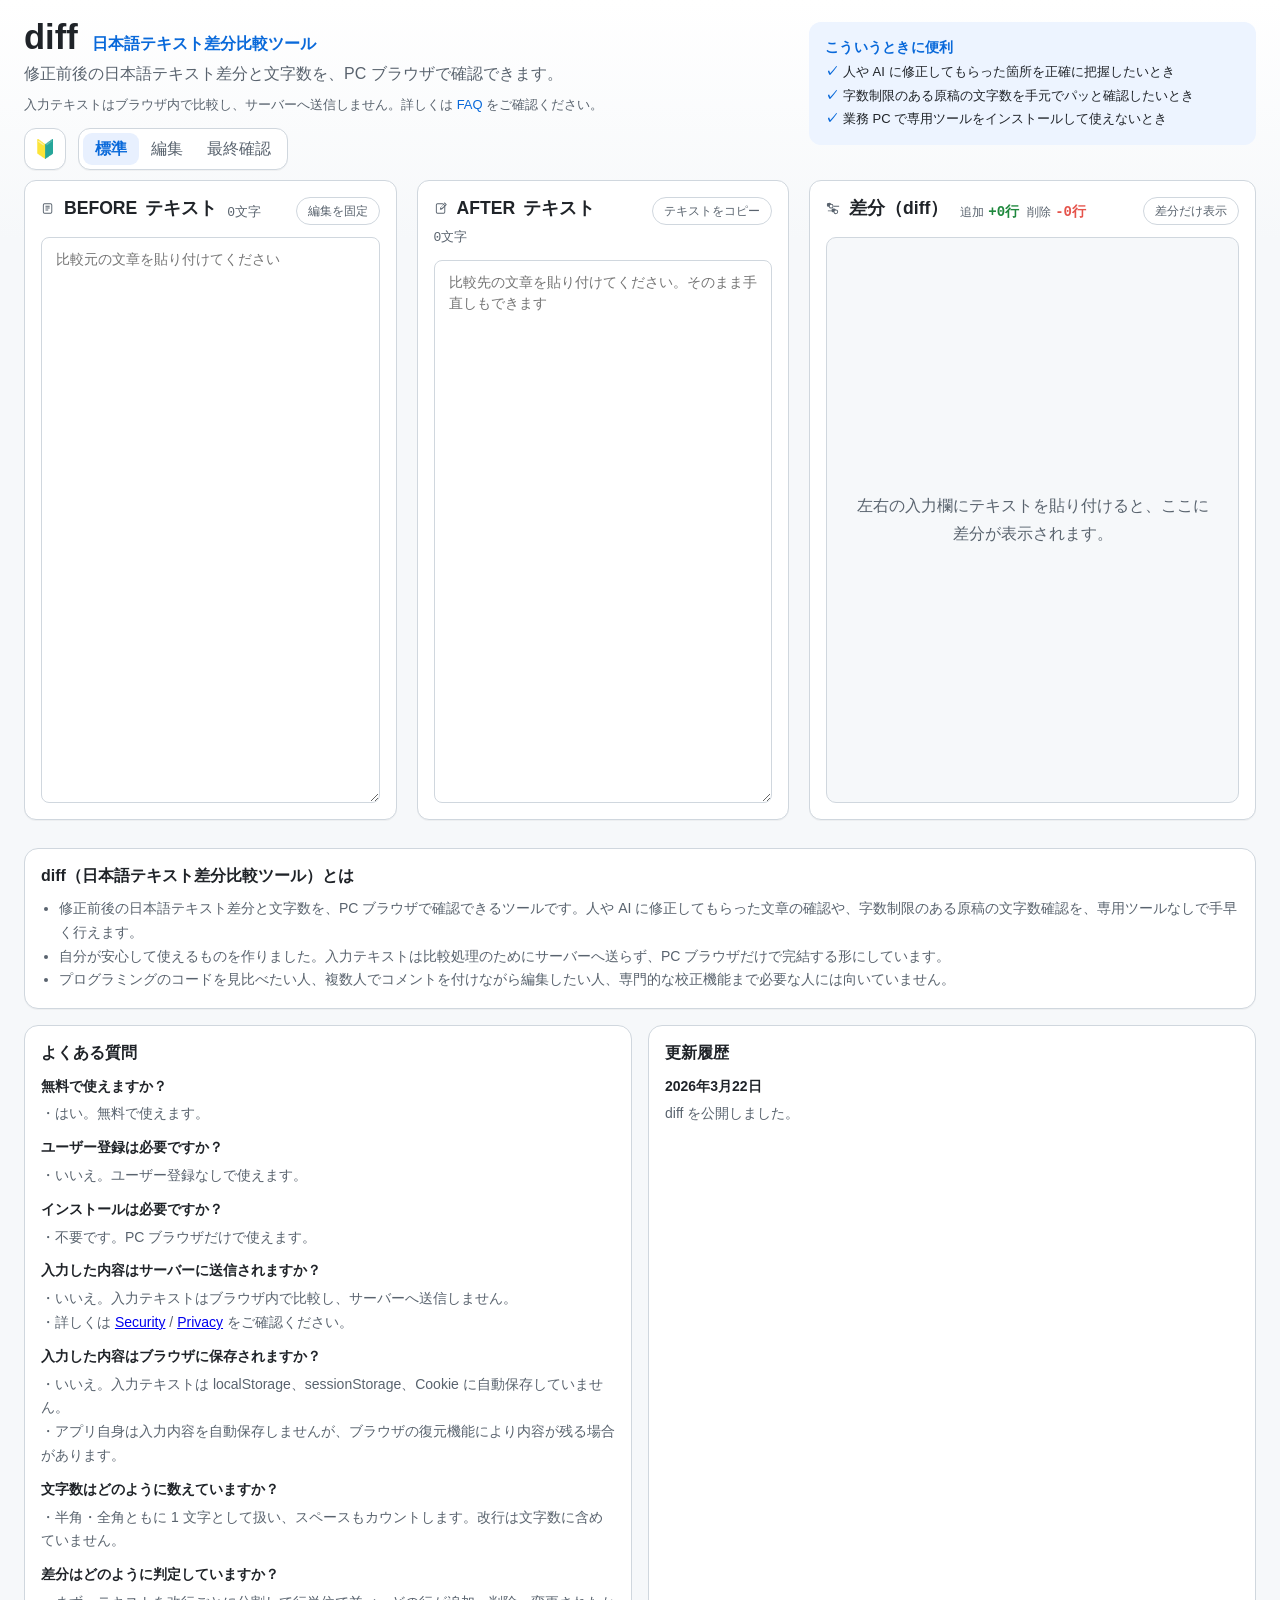
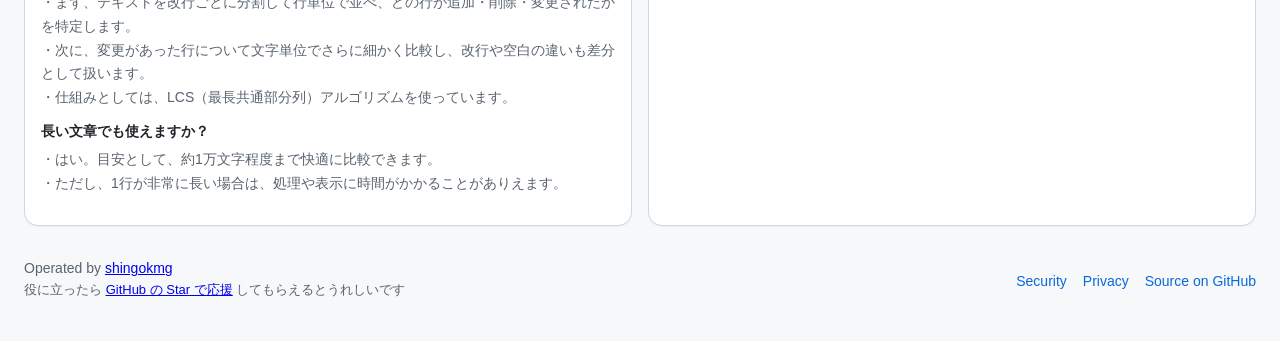
==== index.html @ 5174a967 "Initial commit" ====
<!DOCTYPE html>
<html lang="ja">
  <head>
    <meta charset="UTF-8" />
    <meta name="viewport" content="width=device-width, initial-scale=1.0" />
    <title>diff | 日本語テキストの差分比較と文字数カウント</title>
    <meta
      name="description"
      content="修正前後の日本語テキスト差分と文字数をPCブラウザで確認できるツール。入力テキストはブラウザ内で比較し、サーバーへ送信しません。"
    />
    <link rel="canonical" href="https://diff.shingokmg.com/" />
    <meta name="referrer" content="no-referrer" />
    <link rel="stylesheet" href="styles.css" />
  </head>
  <body>
    <header class="site-header">
      <div class="site-intro">
        <div class="title-row">
          <h1>diff</h1>
          <p class="service-subtitle">日本語テキスト差分比較ツール</p>
        </div>
        <p class="site-copy">
          修正前後の日本語テキスト差分と文字数を、PC ブラウザで確認できます。
        </p>
        <p class="header-note">
          入力テキストはブラウザ内で比較し、サーバーへ送信しません。詳しくは
          <a href="#faq">FAQ</a>
          をご確認ください。
        </p>
        <div class="header-tools" aria-label="Workspace tools">
          <button type="button" class="help-button" id="open-help" aria-haspopup="dialog">
            🔰
          </button>
          <div class="mode-toggle" role="tablist" aria-label="レイアウトモード">
            <button
              type="button"
              class="mode-button is-active"
              id="mode-standard"
              aria-selected="true"
            >
              標準
            </button>
            <button
              type="button"
              class="mode-button"
              id="mode-edit"
              aria-selected="false"
            >
              編集
            </button>
            <button
              type="button"
              class="mode-button"
              id="mode-review"
              aria-selected="false"
            >
              最終確認
            </button>
          </div>
        </div>
      </div>
      <aside class="header-uses" aria-label="Useful scenes">
        <p class="header-uses-title">こういうときに便利</p>
        <ul class="header-uses-list">
          <li>人や AI に修正してもらった箇所を正確に把握したいとき</li>
          <li>字数制限のある原稿の文字数を手元でパッと確認したいとき</li>
          <li>業務 PC で専用ツールをインストールして使えないとき</li>
        </ul>
      </aside>
    </header>

    <main class="app-shell" data-layout="standard">
      <section class="panel panel-original">
        <div class="panel-header">
          <div class="panel-title-row">
            <h2>
              <span class="panel-title-icon" aria-hidden="true">
                <svg viewBox="0 0 16 16" focusable="false">
                  <path
                    d="M3.75 2.5h6.5a1.75 1.75 0 0 1 1.75 1.75v7.5a1.75 1.75 0 0 1-1.75 1.75h-6.5A1.75 1.75 0 0 1 2 11.75v-7.5A1.75 1.75 0 0 1 3.75 2.5Zm0 1a.75.75 0 0 0-.75.75v7.5c0 .414.336.75.75.75h6.5a.75.75 0 0 0 .75-.75v-7.5a.75.75 0 0 0-.75-.75h-6.5Z"
                    fill="currentColor"
                  />
                  <path d="M4.75 5h4.5v1h-4.5V5Zm0 2h4.5v1h-4.5V7Zm0 2h3v1h-3V9Z" fill="currentColor" />
                </svg>
              </span>
              <span class="panel-title-main">BEFORE</span>
              <span class="panel-title-sub">テキスト</span>
            </h2>
            <p class="panel-count" id="original-count" aria-live="polite"></p>
          </div>
          <button type="button" class="panel-action" id="toggle-original-lock" aria-pressed="false">
            <span class="panel-action-icon" aria-hidden="true">
              <svg viewBox="0 0 16 16" focusable="false">
                <path
                  d="M5.5 6V4.75a2.5 2.5 0 1 1 5 0V6h.5A1.5 1.5 0 0 1 12.5 7.5v5A1.5 1.5 0 0 1 11 14H5A1.5 1.5 0 0 1 3.5 12.5v-5A1.5 1.5 0 0 1 5 6h.5Zm1 0h3V4.75a1.5 1.5 0 1 0-3 0V6Z"
                  fill="currentColor"
                />
              </svg>
            </span>
            <span class="panel-action-label">編集を固定</span>
          </button>
        </div>

        <label class="sr-only" for="original-text">BEFORE テキスト</label>
        <textarea
          id="original-text"
          spellcheck="false"
          placeholder="比較元の文章を貼り付けてください"
        ></textarea>
      </section>

      <section class="panel panel-revised">
        <div class="panel-header">
          <div class="panel-title-row">
            <h2>
              <span class="panel-title-icon" aria-hidden="true">
                <svg viewBox="0 0 16 16" focusable="false">
                  <path
                    d="M3.75 2.5h5.32a1.75 1.75 0 0 1 1.238.513l1.18 1.18c.328.329.512.774.512 1.239v6.318a1.75 1.75 0 0 1-1.75 1.75h-6.5A1.75 1.75 0 0 1 2 11.75v-7.5A1.75 1.75 0 0 1 3.75 2.5Zm0 1a.75.75 0 0 0-.75.75v7.5c0 .414.336.75.75.75h6.5a.75.75 0 0 0 .75-.75V5.432a.75.75 0 0 0-.22-.53L9.599 3.72a.75.75 0 0 0-.53-.22H3.75Z"
                    fill="currentColor"
                  />
                  <path
                    d="M10.854 1.646a.5.5 0 0 1 .707 0l1.793 1.793a.5.5 0 0 1 0 .707l-4.9 4.9-2.18.387.387-2.18 4.193-4.607Zm.354 1.06L7.62 6.647l-.177.997.997-.177 3.94-3.587-1.172-1.173Z"
                    fill="currentColor"
                  />
                </svg>
              </span>
              <span class="panel-title-main">AFTER</span>
              <span class="panel-title-sub">テキスト</span>
            </h2>
            <p class="panel-count" id="revised-count" aria-live="polite"></p>
          </div>
          <button type="button" class="panel-action" id="copy-revised-text">
            テキストをコピー
          </button>
        </div>

        <label class="sr-only" for="revised-text">AFTER テキスト</label>
        <textarea
          id="revised-text"
          spellcheck="false"
          placeholder="比較先の文章を貼り付けてください。そのまま手直しもできます"
        ></textarea>
      </section>

      <section class="panel panel-result">
        <div class="panel-header">
          <div class="panel-title-row panel-title-row-result">
            <h2>
              <span class="panel-title-icon" aria-hidden="true">
                <svg viewBox="0 0 16 16" focusable="false">
                  <path
                    d="M5.5 3a2.5 2.5 0 1 1-2.45 3h-.8A1.25 1.25 0 0 1 1 4.75v-1.5A1.25 1.25 0 0 1 2.25 2h.8A2.5 2.5 0 0 1 5.5 3Zm0 1A1.5 1.5 0 1 0 7 5.5 1.5 1.5 0 0 0 5.5 4Zm5 5a2.5 2.5 0 1 1-2.45 3h-.8A1.25 1.25 0 0 1 6 10.75v-1.5A1.25 1.25 0 0 1 7.25 8h.8A2.5 2.5 0 0 1 10.5 9Zm0 1A1.5 1.5 0 1 0 12 11.5 1.5 1.5 0 0 0 10.5 10Z"
                    fill="currentColor"
                  />
                  <path d="M8 5h6v1H8V5Zm-6 5h6v1H2v-1Z" fill="currentColor" />
                </svg>
              </span>
              差分（diff）
            </h2>
            <div class="summary-row" id="diff-summary"></div>
          </div>
          <button type="button" class="panel-action" id="toggle-diff-only" aria-pressed="false">
            差分だけ表示
          </button>
        </div>
        <div class="diff-output" id="diff-output" aria-live="polite"></div>
      </section>
    </main>

    <section class="seo-sections" aria-label="About diff">
      <article class="seo-card seo-card-wide">
        <h2>diff（日本語テキスト差分比較ツール）とは</h2>
        <ul class="seo-list">
          <li>修正前後の日本語テキスト差分と文字数を、PC ブラウザで確認できるツールです。人や AI に修正してもらった文章の確認や、字数制限のある原稿の文字数確認を、専用ツールなしで手早く行えます。</li>
          <li>自分が安心して使えるものを作りました。入力テキストは比較処理のためにサーバーへ送らず、PC ブラウザだけで完結する形にしています。</li>
          <li>プログラミングのコードを見比べたい人、複数人でコメントを付けながら編集したい人、専門的な校正機能まで必要な人には向いていません。</li>
        </ul>
      </article>

      <article class="seo-card">
        <h2 id="faq">よくある質問</h2>
        <dl class="faq-list">
          <dt>無料で使えますか？</dt>
          <dd>・はい。無料で使えます。</dd>

          <dt>ユーザー登録は必要ですか？</dt>
          <dd>・いいえ。ユーザー登録なしで使えます。</dd>

          <dt>インストールは必要ですか？</dt>
          <dd>・不要です。PC ブラウザだけで使えます。</dd>

          <dt>入力した内容はサーバーに送信されますか？</dt>
          <dd>・いいえ。入力テキストはブラウザ内で比較し、サーバーへ送信しません。<br />・詳しくは <a href="security.html">Security</a> / <a href="privacy.html">Privacy</a> をご確認ください。</dd>

          <dt>入力した内容はブラウザに保存されますか？</dt>
          <dd>・いいえ。入力テキストは localStorage、sessionStorage、Cookie に自動保存していません。<br />・アプリ自身は入力内容を自動保存しませんが、ブラウザの復元機能により内容が残る場合があります。</dd>

          <dt>文字数はどのように数えていますか？</dt>
          <dd>・半角・全角ともに 1 文字として扱い、スペースもカウントします。改行は文字数に含めていません。</dd>

          <dt>差分はどのように判定していますか？</dt>
          <dd>
            ・まず、テキストを改行ごとに分割して行単位で並べ、どの行が追加・削除・変更されたかを特定します。<br />
            ・次に、変更があった行について文字単位でさらに細かく比較し、改行や空白の違いも差分として扱います。<br />
            ・仕組みとしては、LCS（最長共通部分列）アルゴリズムを使っています。
          </dd>

          <dt>長い文章でも使えますか？</dt>
          <dd>・はい。目安として、約1万文字程度まで快適に比較できます。<br />・ただし、1行が非常に長い場合は、処理や表示に時間がかかることがありえます。</dd>
        </dl>
      </article>

      <article class="seo-card">
        <h2>更新履歴</h2>
        <dl class="faq-list">
          <dt>2026年3月22日</dt>
          <dd>diff を公開しました。</dd>
        </dl>
      </article>
    </section>

    <footer class="site-footer">
      <div class="footer-meta">
        <p>
          Operated by
          <a href="https://zenn.dev/shingokmg" target="_blank" rel="noreferrer">shingokmg</a>
        </p>
        <p class="footer-note">
          役に立ったら <a href="https://github.com/shingokmg/diff" target="_blank" rel="noreferrer">GitHub の Star で応援</a> してもらえるとうれしいです
        </p>
      </div>
      <nav class="footer-links" aria-label="Footer links">
        <a href="security.html">Security</a>
        <a href="privacy.html">Privacy</a>
        <a href="https://github.com/shingokmg/diff" target="_blank" rel="noreferrer">Source on GitHub</a>
      </nav>
    </footer>

    <div class="modal-backdrop" id="help-modal" hidden>
      <div class="modal-card" role="dialog" aria-modal="true" aria-labelledby="help-modal-title">
        <div class="modal-header">
          <h2 id="help-modal-title">🔰 使い方</h2>
          <button type="button" class="modal-close" id="close-help" aria-label="閉じる">
            ×
          </button>
        </div>
        <ol class="help-list">
          <li><strong>BEFOREテキスト</strong> に元の文章、<strong>AFTERテキスト</strong> に修正後の文章を貼り付けます。</li>
          <li><strong>AFTERテキスト</strong> は、その場で手直ししながら使えます。</li>
          <li>差分は自動で更新されます。変更箇所だけ見たいときは「差分だけ表示」を押します。</li>
          <li>BEFORE を誤って触りたくないときは「編集を固定」を押します。もう一度押すと解除できます。</li>
          <li><span class="help-accent">標準</span> は全体確認、<span class="help-accent">編集</span> は BEFORE と AFTER を見比べながら修正、<span class="help-accent">最終確認</span> は AFTER と差分に集中したいときに向いています。</li>
          <li><strong>AFTERテキスト</strong> は「テキストをコピー」で全文コピーできます。</li>
        </ol>
      </div>
    </div>

    <script src="app.js" defer></script>
  </body>
</html>
---- styles.css ----
:root {
  --bg-canvas: #f6f8fa;
  --bg-default: #ffffff;
  --bg-subtle: #f6f8fa;
  --bg-muted: #f1f3f5;
  --border-default: #d0d7de;
  --border-muted: #d8dee4;
  --fg-default: #1f2328;
  --fg-muted: #59636e;
  --fg-on-accent: #ffffff;
  --accent: #0969da;
  --accent-hover: #0860ca;
  --success-bg: #dafbe1;
  --success-fg: #116329;
  --danger-bg: #ffebe9;
  --danger-fg: #cf222e;
  --count-positive-fg: #1f883d;
  --count-negative-fg: #e5534b;
  --changed-bg: #fff8c5;
  --changed-fg: #9a6700;
  --shadow: 0 1px 0 rgba(27, 31, 36, 0.04);
  --radius: 12px;
  --mono: ui-monospace, SFMono-Regular, SF Mono, Menlo, Consolas, monospace;
  --sans: -apple-system, BlinkMacSystemFont, "Segoe UI", Helvetica, Arial, sans-serif;
}

* {
  box-sizing: border-box;
}

body {
  margin: 0;
  min-height: 100vh;
  background: linear-gradient(180deg, #ffffff 0%, var(--bg-canvas) 240px);
  color: var(--fg-default);
  font-family: var(--sans);
}

button,
textarea,
select {
  font: inherit;
}

.service-subtitle {
  margin-top: 8px;
  color: var(--accent);
  font-size: 1rem;
  font-weight: 600;
}

.site-header {
  max-width: 1480px;
  margin: 0 auto;
  padding: 18px 24px 10px;
  display: grid;
  grid-template-columns: minmax(0, 1fr) minmax(0, 1fr) minmax(0, 1.2fr);
  gap: 20px;
  align-items: start;
}

.site-intro {
  grid-column: 1 / 3;
}

.header-uses {
  grid-column: 3 / 4;
}

h1,
h2,
p {
  margin: 0;
}

.eyebrow {
  margin: 0 0 8px;
  color: var(--fg-muted);
  font-size: 13px;
  letter-spacing: 0.08em;
  text-transform: uppercase;
}

h1 {
  font-size: clamp(1.9rem, 2.7vw, 2.4rem);
  line-height: 1.1;
}

.title-row {
  display: flex;
  align-items: baseline;
  gap: 14px;
  flex-wrap: wrap;
}

.site-copy {
  margin-top: 6px;
  max-width: 840px;
  color: var(--fg-muted);
  line-height: 1.55;
  font-size: 1rem;
}

.header-note {
  margin-top: 8px;
  color: var(--fg-muted);
  font-size: 13px;
  line-height: 1.6;
}

.header-note a {
  color: var(--accent);
  text-decoration: none;
}

.header-note a:hover {
  text-decoration: underline;
}

.header-uses {
  margin-top: 4px;
  padding: 16px;
  border: 0;
  border-radius: var(--radius);
  background: #edf4ff;
  box-shadow: none;
}

.header-uses-title {
  color: var(--accent);
  font-size: 14px;
  font-weight: 600;
  letter-spacing: 0.02em;
  line-height: 1.3;
}

.header-uses-list {
  margin: 6px 0 0;
  padding: 0;
  list-style: none;
  display: flex;
  flex-direction: column;
  gap: 4px;
}

.header-uses-list li {
  position: relative;
  padding: 0 0 0 18px;
  color: var(--fg-default);
  font-size: 13px;
  line-height: 1.5;
}

.header-uses-list li::before {
  content: "✓";
  position: absolute;
  left: 0;
  top: 0;
  color: var(--accent);
  font-size: 13px;
  font-weight: 700;
  line-height: 1.5;
}

.header-tools {
  margin-top: 12px;
  display: flex;
  flex-wrap: wrap;
  gap: 12px;
  align-items: center;
}

.help-button {
  width: 42px;
  height: 42px;
  display: inline-flex;
  align-items: center;
  justify-content: center;
  border: 1px solid var(--border-default);
  border-radius: 12px;
  background: var(--bg-default);
  color: var(--fg-default);
  cursor: pointer;
  box-shadow: var(--shadow);
  font-size: 18px;
  line-height: 1;
}

.mode-toggle {
  display: inline-flex;
  align-items: center;
  height: 42px;
  padding: 4px;
  border: 1px solid var(--border-default);
  border-radius: 12px;
  background: var(--bg-default);
  box-shadow: var(--shadow);
}

.mode-button {
  display: inline-flex;
  align-items: center;
  justify-content: center;
  height: 32px;
  border: 0;
  border-radius: 9px;
  padding: 8px 12px;
  background: transparent;
  color: var(--fg-muted);
  cursor: pointer;
  line-height: 1;
}

.mode-button.is-active {
  background: #e8f0fe;
  color: var(--accent);
  font-weight: 600;
}

.help-list {
  margin: 0;
  padding: 0 0 0 22px;
  color: var(--fg-muted);
  line-height: 1.7;
}

.help-accent {
  color: var(--accent);
  font-weight: 600;
}

.app-shell {
  max-width: 1480px;
  margin: 0 auto;
  padding: 0 24px 24px;
  display: grid;
  grid-template-columns: minmax(0, 1fr) minmax(0, 1fr) minmax(0, 1.2fr);
  gap: 20px;
}

.app-shell[data-layout="standard"] {
  grid-template-columns: minmax(0, 1fr) minmax(0, 1fr) minmax(0, 1.2fr);
}

.app-shell[data-layout="edit"] {
  grid-template-columns: minmax(0, 1fr) minmax(0, 1fr);
}

.app-shell[data-layout="edit"] .panel-original {
  grid-column: 1 / 2;
  grid-row: 1 / 2;
}

.app-shell[data-layout="edit"] .panel-revised {
  grid-column: 2 / 3;
  grid-row: 1 / 2;
}

.app-shell[data-layout="edit"] .panel-result {
  grid-column: 1 / 3;
  grid-row: 2 / 3;
}

.app-shell[data-layout="review"] {
  grid-template-columns: minmax(0, 1fr) minmax(0, 1fr);
}

.app-shell[data-layout="review"] .panel-original {
  grid-column: 1 / 2;
  grid-row: 1 / 2;
  padding: 10px 0;
  min-width: 42px;
  width: 42px;
  align-items: center;
  justify-content: flex-start;
  z-index: 1;
  background: var(--bg-subtle);
  cursor: pointer;
  transition: background-color 120ms ease, border-color 120ms ease;
}

.app-shell[data-layout="review"] .panel-revised {
  grid-column: 1 / 2;
  grid-row: 1 / 2;
  margin-left: 54px;
}

.app-shell[data-layout="review"] .panel-result {
  grid-column: 2 / 3;
  grid-row: 1 / 2;
}

.app-shell[data-layout="review"] .panel-original .panel-header {
  width: 100%;
  height: 100%;
  justify-content: center;
  align-items: flex-start;
}

.app-shell[data-layout="review"] .panel-original .panel-title-row {
  width: 100%;
  flex-direction: column;
  align-items: center;
  justify-content: flex-start;
  gap: 0;
  padding-top: 6px;
}

.app-shell[data-layout="review"] .panel-original h2 {
  margin: 0 auto;
  writing-mode: vertical-rl;
  text-orientation: mixed;
  transform: rotate(180deg);
  letter-spacing: 0.08em;
}

.app-shell[data-layout="review"] .panel-original:hover {
  background: #eef2f6;
  border-color: #b7c3d0;
}

.app-shell[data-layout="review"] .panel-original:focus-visible {
  outline: 2px solid var(--accent);
  outline-offset: 2px;
}

.app-shell[data-layout="review"] .panel-original .panel-title-sub {
  display: none;
}

.app-shell[data-layout="review"] .panel-original .panel-title-icon {
  display: none;
}

.app-shell[data-layout="review"] .panel-original .panel-count,
.app-shell[data-layout="review"] .panel-original .panel-action,
.app-shell[data-layout="review"] .panel-original textarea,
.app-shell[data-layout="review"] .panel-original .sr-only {
  display: none;
}

.panel {
  min-height: 640px;
  display: flex;
  flex-direction: column;
  gap: 12px;
  padding: 16px;
  border: 1px solid var(--border-default);
  border-radius: var(--radius);
  background: var(--bg-default);
  box-shadow: var(--shadow);
}

.panel-result {
  min-width: 0;
}

.panel-header {
  display: flex;
  justify-content: space-between;
  gap: 16px;
  align-items: flex-start;
}

.panel-title-row {
  display: flex;
  align-items: baseline;
  gap: 10px;
  flex-wrap: wrap;
}

.panel-title-row-result {
  gap: 12px;
}

.panel-header h2 {
  display: inline-flex;
  align-items: center;
  gap: 8px;
  font-size: 1.1rem;
  line-height: 1.3;
}

.panel-title-icon {
  display: inline-flex;
  width: 15px;
  height: 15px;
  color: var(--fg-muted);
  flex: 0 0 auto;
}

.panel-title-icon svg {
  width: 100%;
  height: 100%;
}

.panel-title-sub {
  margin-left: 0;
}

textarea {
  width: 100%;
  border: 1px solid var(--border-default);
  border-radius: 8px;
  background: var(--bg-default);
  color: var(--fg-default);
}

textarea {
  flex: 1;
  min-height: 360px;
  resize: vertical;
  padding: 12px 14px;
  font-family: var(--mono);
  font-size: 14px;
  line-height: 1.55;
}

textarea:focus,
button:focus {
  outline: 2px solid rgba(9, 105, 218, 0.25);
  outline-offset: 2px;
}

.panel-count {
  margin: 0;
  color: var(--fg-muted);
  font-family: var(--mono);
  font-size: 13px;
  line-height: 1.4;
}

.panel-count-delta {
  margin-left: 4px;
  font-weight: 600;
}

.panel-count-delta-positive {
  color: var(--count-positive-fg);
}

.panel-count-delta-negative {
  color: var(--count-negative-fg);
}

.panel-count-delta-neutral {
  color: var(--fg-muted);
}

.panel-action {
  flex-shrink: 0;
  display: inline-flex;
  align-items: center;
  gap: 6px;
  border: 1px solid var(--border-default);
  border-radius: 999px;
  padding: 7px 11px;
  background: var(--bg-default);
  color: var(--fg-muted);
  cursor: pointer;
  font-size: 12px;
  line-height: 1;
}

.panel-action:hover {
  background: var(--bg-subtle);
  color: var(--fg-default);
}

.panel-action.is-active {
  border-color: #9ec4f6;
  background: #eaf3ff;
  color: var(--accent);
}

.panel-action.is-success {
  border-color: #7bbd8f;
  background: #eefbf1;
  color: var(--success-fg);
}

.panel-action-icon {
  display: none;
  width: 14px;
  height: 14px;
}

.panel-action-icon svg {
  display: block;
  width: 100%;
  height: 100%;
}

.panel-action.is-active .panel-action-icon {
  display: inline-flex;
}

textarea.is-locked {
  background: #f6f8fa;
  color: #6e7781;
}

.summary-row {
  display: flex;
  flex-wrap: wrap;
  gap: 8px;
  align-items: baseline;
}

.summary-item {
  display: inline-flex;
  align-items: baseline;
  gap: 4px;
  font-family: var(--mono);
  white-space: nowrap;
}

.summary-label {
  color: var(--fg-muted);
  font-size: 12px;
}

.summary-value {
  color: var(--fg-default);
  font-size: 14px;
  font-weight: 600;
}

.summary-value-added {
  color: var(--count-positive-fg);
}

.summary-value-removed {
  color: var(--count-negative-fg);
}

.diff-output {
  flex: 1;
  min-height: 360px;
  overflow: auto;
  border: 1px solid var(--border-default);
  border-radius: 10px;
  background: var(--bg-subtle);
}

.diff-empty {
  display: grid;
  place-items: center;
  min-height: 100%;
  padding: 24px;
  color: var(--fg-muted);
  text-align: center;
  line-height: 1.7;
}

.diff-row {
  display: grid;
  grid-template-columns: 64px 24px minmax(0, 1fr);
  border-bottom: 1px solid var(--border-muted);
  font-family: var(--mono);
  font-size: 13px;
}

.diff-row-familiar {
  grid-template-columns: 64px minmax(0, 1fr);
}

.diff-row-familiar .diff-sign {
  display: none;
}

.diff-row:last-child {
  border-bottom: 0;
}

.diff-sign {
  display: grid;
  place-items: center;
  padding: 6px 4px;
  color: var(--fg-muted);
  border-right: 1px solid var(--border-muted);
  user-select: none;
}

.diff-line {
  display: flex;
  align-items: center;
  justify-content: center;
  gap: 4px;
  padding: 6px 6px;
  color: #6e7781;
  border-right: 1px solid var(--border-muted);
  font-size: 11px;
  user-select: none;
}

.diff-row-familiar .diff-line {
  justify-content: flex-end;
  padding-right: 10px;
}

.diff-line-before,
.diff-line-after {
  min-width: 18px;
  text-align: right;
}

.diff-line-separator {
  color: #8c959f;
}

.diff-text {
  padding: 6px 10px;
  white-space: pre-wrap;
  word-break: break-word;
  line-height: 1.45;
}

.diff-row-context {
  background: #ffffff;
}

.diff-row-familiar-context {
  background: #ffffff;
}

.diff-row-familiar-changed {
  background: #fffef0;
}

.diff-row-familiar-added {
  background: #f4fff7;
}

.diff-row-familiar-removed {
  background: #fff7f7;
  color: var(--danger-fg);
}

.diff-row-added {
  background: var(--success-bg);
  color: var(--success-fg);
}

.diff-row-added .diff-sign {
  color: var(--success-fg);
}

.diff-row-removed {
  background: var(--danger-bg);
  color: var(--danger-fg);
}

.diff-row-removed .diff-line,
.diff-row-added .diff-line {
  color: inherit;
}

.diff-row-removed .diff-sign {
  color: var(--danger-fg);
}

.inline-added {
  background: rgba(46, 160, 67, 0.22);
  border-radius: 4px;
}

.inline-removed {
  background: rgba(207, 34, 46, 0.18);
  border-radius: 4px;
  text-decoration: line-through;
}

.inline-neutral {
  background: transparent;
}

.sr-only {
  position: absolute;
  width: 1px;
  height: 1px;
  padding: 0;
  margin: -1px;
  overflow: hidden;
  clip: rect(0, 0, 0, 0);
  white-space: nowrap;
  border: 0;
}

.site-footer {
  max-width: 1480px;
  margin: 0 auto;
  padding-left: 24px;
  padding-right: 24px;
}

.seo-sections {
  max-width: 1480px;
  margin: 0 auto;
  padding: 4px 24px 16px;
  display: grid;
  grid-template-columns: repeat(2, minmax(0, 1fr));
  gap: 16px;
}

.seo-card {
  padding: 16px;
  border: 1px solid var(--border-default);
  border-radius: 14px;
  background: var(--bg-default);
  box-shadow: var(--shadow);
}

.seo-card-wide {
  grid-column: 1 / -1;
}

.seo-card h2 {
  font-size: 1rem;
  line-height: 1.4;
}

.seo-card p,
.seo-list,
.faq-list {
  margin-top: 10px;
  color: var(--fg-muted);
  font-size: 14px;
  line-height: 1.7;
}

.seo-list {
  margin-bottom: 0;
  padding-left: 18px;
}

.faq-list dt {
  color: var(--fg-default);
  font-weight: 600;
}

.faq-list dd {
  margin: 4px 0 10px;
}

.site-footer {
  padding-top: 18px;
  padding-bottom: 40px;
  display: flex;
  justify-content: space-between;
  gap: 16px;
  align-items: center;
  color: var(--fg-muted);
  font-size: 14px;
}

.footer-meta {
  display: flex;
  flex-direction: column;
  gap: 4px;
}

.footer-note {
  max-width: 560px;
  font-size: 13px;
  line-height: 1.6;
}

.footer-links {
  display: flex;
  flex-wrap: wrap;
  gap: 16px;
}

.footer-links a {
  color: var(--accent);
  text-decoration: none;
}

.footer-links a:hover {
  text-decoration: underline;
}

.modal-backdrop {
  position: fixed;
  inset: 0;
  display: grid;
  place-items: center;
  padding: 24px;
  background: rgba(31, 35, 40, 0.42);
  z-index: 20;
}

.modal-backdrop[hidden] {
  display: none;
}

.modal-card {
  width: min(640px, 100%);
  max-height: min(80vh, 720px);
  overflow: auto;
  padding: 20px;
  border: 1px solid var(--border-default);
  border-radius: 18px;
  background: var(--bg-default);
  box-shadow: 0 20px 48px rgba(31, 35, 40, 0.16);
}

.modal-header {
  display: flex;
  justify-content: space-between;
  gap: 16px;
  align-items: flex-start;
  margin-bottom: 14px;
}

.modal-close {
  width: 36px;
  height: 36px;
  border: 1px solid var(--border-default);
  border-radius: 10px;
  background: var(--bg-default);
  cursor: pointer;
  font-size: 18px;
}

.doc-shell {
  max-width: 960px;
  margin: 0 auto;
  padding: 32px 24px 40px;
}

.doc-back {
  display: inline-block;
  margin-bottom: 18px;
  color: var(--accent);
  text-decoration: none;
}

.doc-back:hover {
  text-decoration: underline;
}

.doc-header {
  margin-bottom: 24px;
}

.doc-card {
  margin-bottom: 16px;
  padding: 20px;
  border: 1px solid var(--border-default);
  border-radius: var(--radius);
  background: var(--bg-default);
  box-shadow: var(--shadow);
}

.doc-card h2 {
  font-size: 1rem;
  line-height: 1.4;
}

.doc-card p {
  margin-top: 10px;
  color: var(--fg-muted);
  line-height: 1.7;
}

.doc-list {
  margin: 10px 0 0;
  padding-left: 18px;
  color: var(--fg-muted);
  line-height: 1.8;
}

.doc-footer {
  padding-left: 0;
  padding-right: 0;
  padding-bottom: 0;
}

@media (max-width: 1180px) {
  .app-shell {
    grid-template-columns: 1fr;
  }

  .panel {
    min-height: auto;
  }

  textarea,
  .diff-output {
    min-height: 280px;
  }

  .panel-header {
    flex-direction: column;
  }

  .site-header {
    grid-template-columns: 1fr;
  }

  .site-intro,
  .header-uses {
    grid-column: auto;
  }

  .header-uses {
    padding: 10px 12px;
  }

  .app-shell[data-layout="standard"],
  .app-shell[data-layout="edit"],
  .app-shell[data-layout="review"] {
    grid-template-columns: 1fr;
  }

  .app-shell[data-layout="edit"] .panel-original,
  .app-shell[data-layout="edit"] .panel-revised,
  .app-shell[data-layout="edit"] .panel-result {
    grid-column: auto;
    grid-row: auto;
  }

  .seo-sections {
    grid-template-columns: 1fr;
  }
}

@media (max-width: 720px) {
  .site-header,
  .app-shell,
  .seo-sections,
  .site-footer,
  .doc-shell {
    padding-left: 16px;
    padding-right: 16px;
  }

  .site-header {
    padding-top: 24px;
  }

  .title-row {
    flex-direction: column;
    gap: 4px;
    align-items: flex-start;
  }

  .site-footer {
    flex-direction: column;
    align-items: flex-start;
  }
}
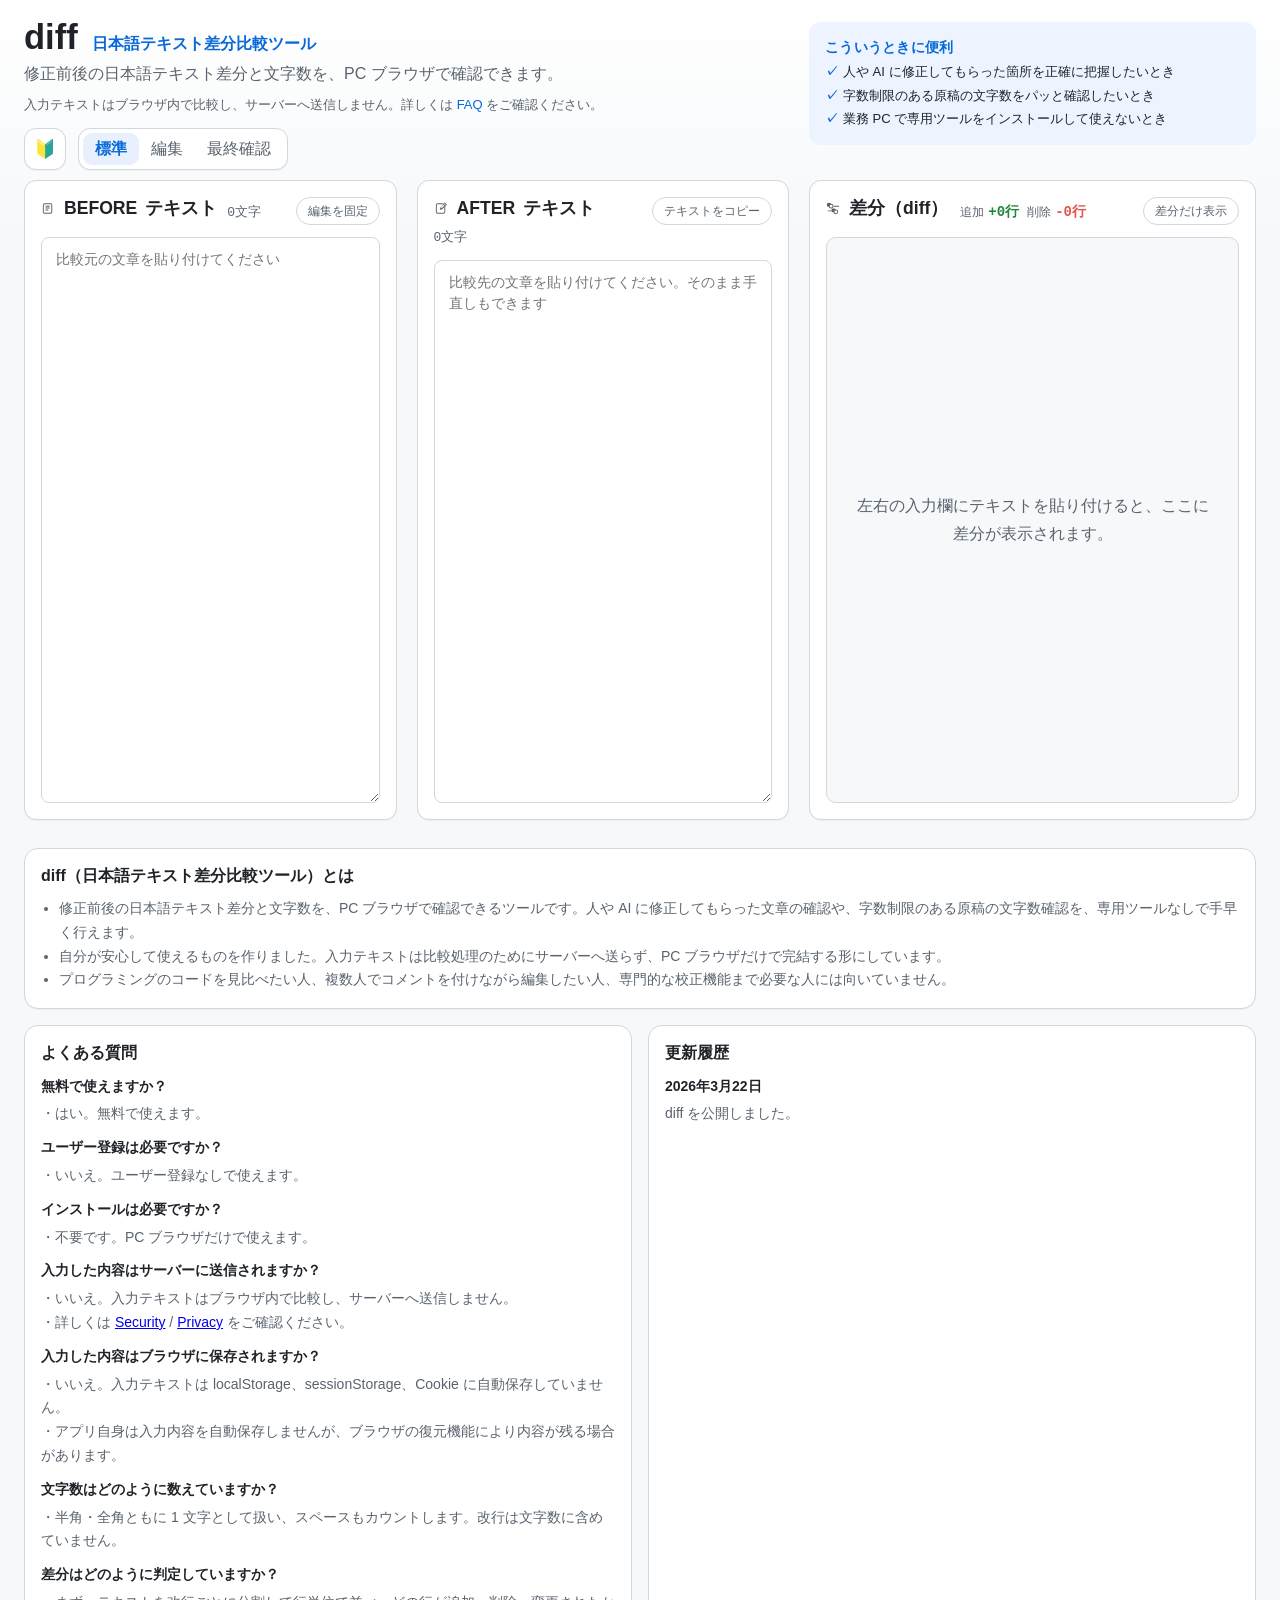
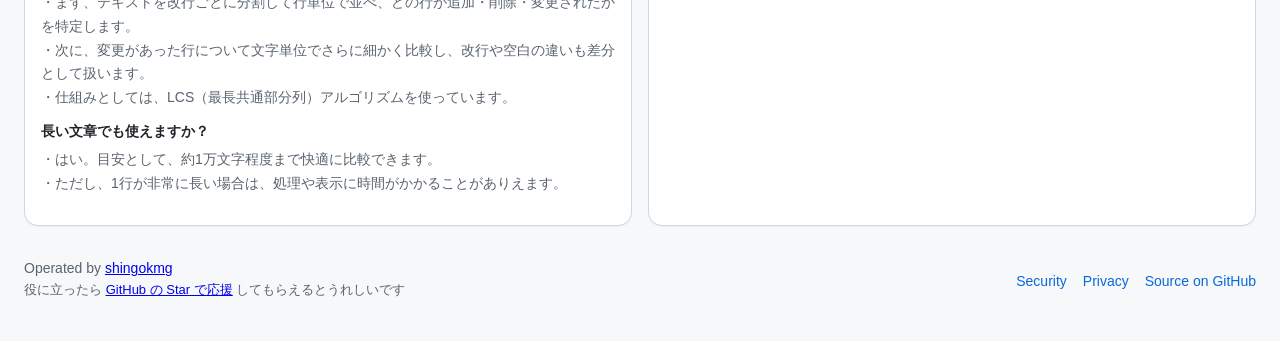
==== commit 2e2f4349: "Tweak mobile header controls" ====
--- a/index.html
+++ b/index.html
@@ -63,7 +63,7 @@
         <p class="header-uses-title">こういうときに便利</p>
         <ul class="header-uses-list">
           <li>人や AI に修正してもらった箇所を正確に把握したいとき</li>
-          <li>字数制限のある原稿の文字数を手元でパッと確認したいとき</li>
+          <li>字数制限のある原稿の文字数をパッと確認したいとき</li>
           <li>業務 PC で専用ツールをインストールして使えないとき</li>
         </ul>
       </aside>
--- a/styles.css
+++ b/styles.css
@@ -951,4 +951,8 @@
     flex-direction: column;
     align-items: flex-start;
   }
-}
+
+  .header-tools {
+    display: none;
+  }
+}
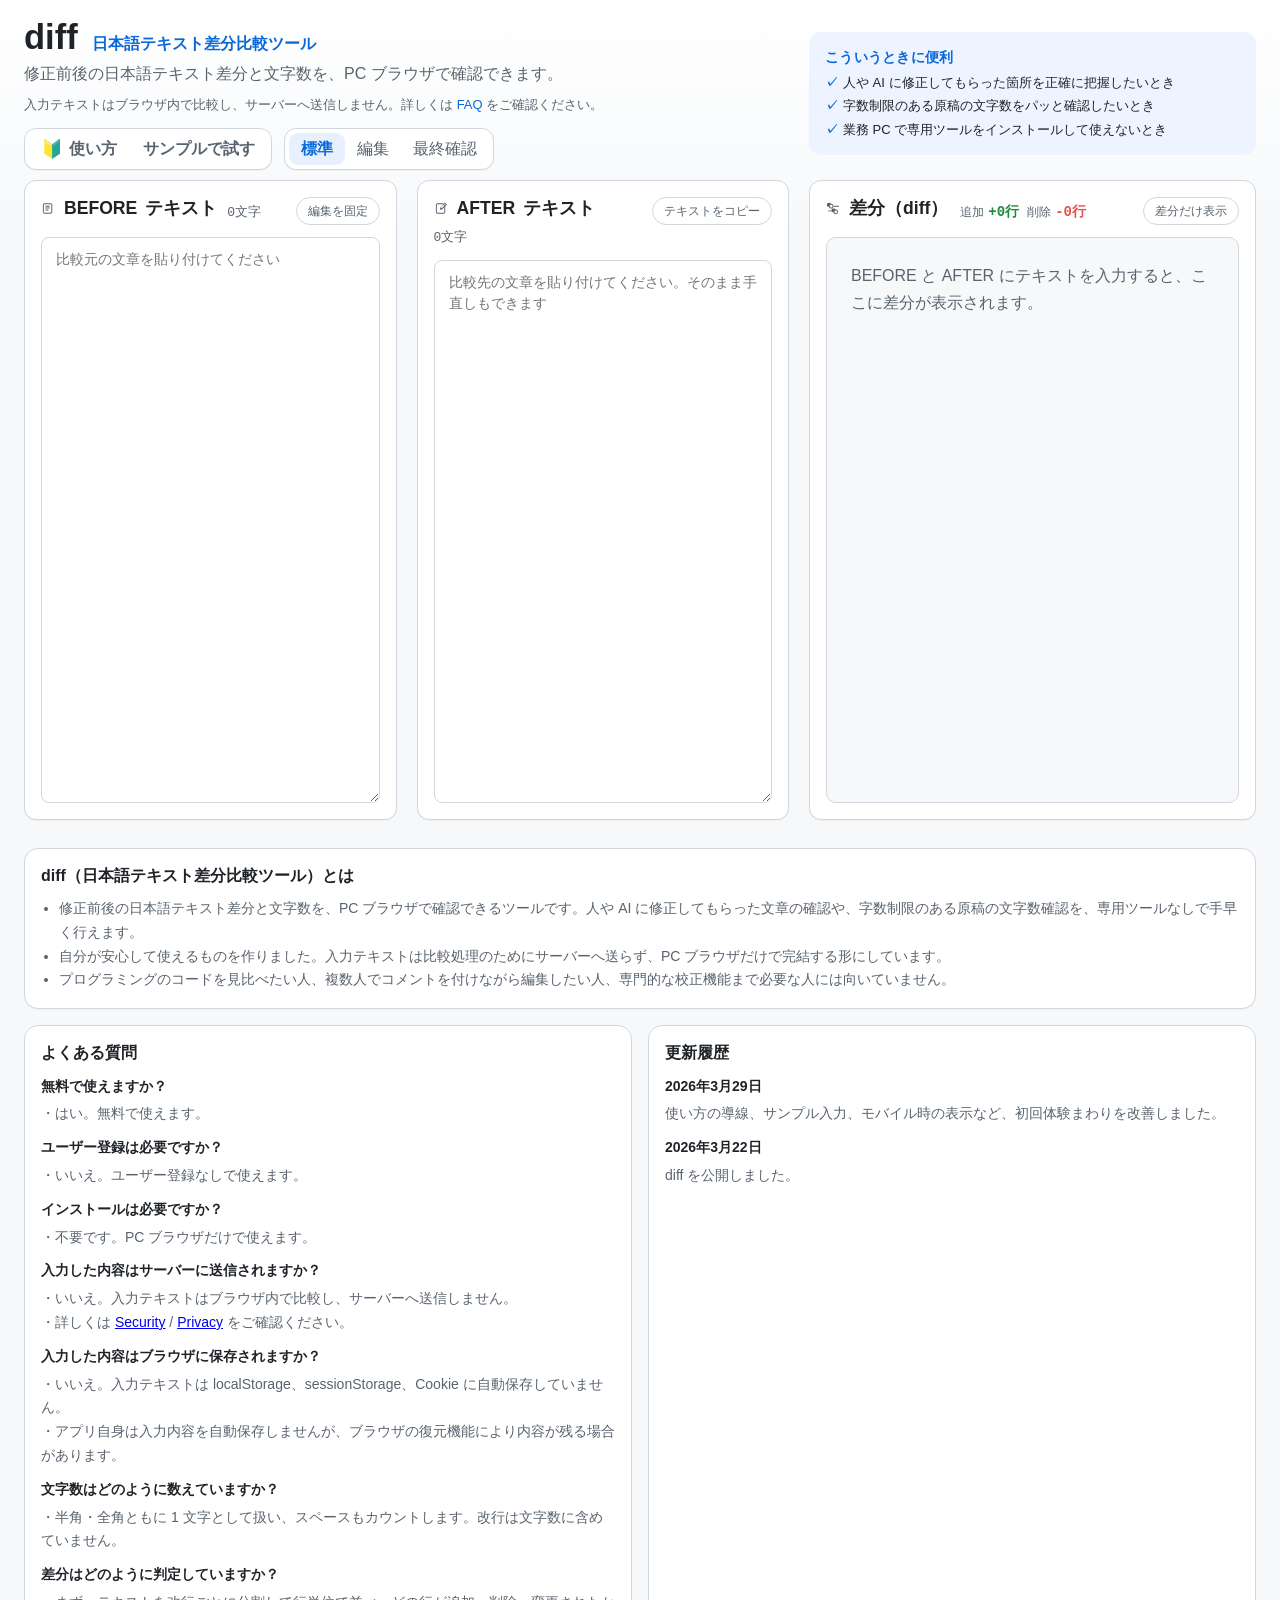
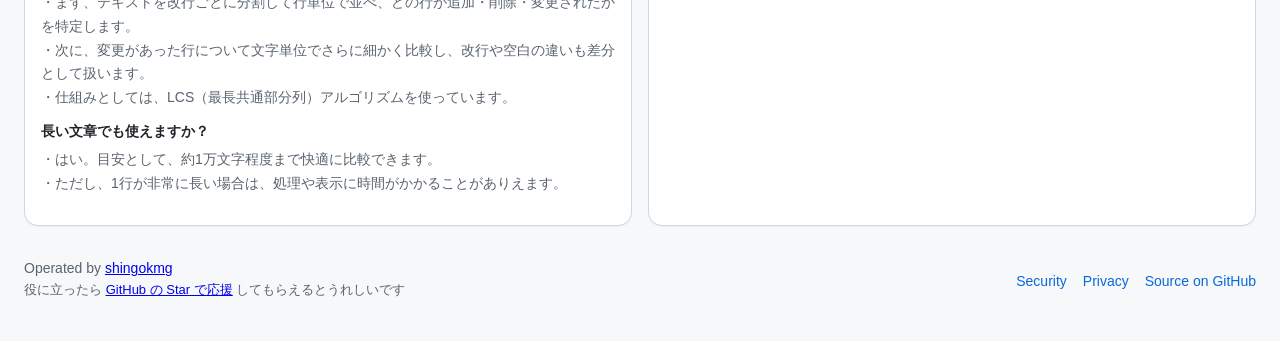
==== commit ed4d94c2: "Improve onboarding flow" ====
--- a/index.html
+++ b/index.html
@@ -28,9 +28,20 @@
           をご確認ください。
         </p>
         <div class="header-tools" aria-label="Workspace tools">
-          <button type="button" class="help-button" id="open-help" aria-haspopup="dialog">
-            🔰
-          </button>
+          <div class="mode-toggle help-toggle" aria-label="補助機能">
+            <button
+              type="button"
+              class="mode-button help-toggle-button"
+              id="open-help"
+              aria-haspopup="dialog"
+            >
+              <span class="help-toggle-icon" aria-hidden="true">🔰</span>
+              <span>使い方</span>
+            </button>
+            <button type="button" class="mode-button help-toggle-button" id="apply-sample">
+              サンプルで試す
+            </button>
+          </div>
           <div class="mode-toggle" role="tablist" aria-label="レイアウトモード">
             <button
               type="button"
@@ -214,6 +225,9 @@
       <article class="seo-card">
         <h2>更新履歴</h2>
         <dl class="faq-list">
+          <dt>2026年3月29日</dt>
+          <dd>使い方の導線、サンプル入力、モバイル時の表示など、初回体験まわりを改善しました。</dd>
+
           <dt>2026年3月22日</dt>
           <dd>diff を公開しました。</dd>
         </dl>
--- a/styles.css
+++ b/styles.css
@@ -118,7 +118,7 @@
 }
 
 .header-uses {
-  margin-top: 4px;
+  align-self: center;
   padding: 16px;
   border: 0;
   border-radius: var(--radius);
@@ -170,20 +170,25 @@
   align-items: center;
 }
 
-.help-button {
-  width: 42px;
-  height: 42px;
-  display: inline-flex;
-  align-items: center;
-  justify-content: center;
-  border: 1px solid var(--border-default);
-  border-radius: 12px;
-  background: var(--bg-default);
+.help-toggle {
+  gap: 2px;
+}
+
+.help-toggle-icon {
   color: var(--fg-default);
-  cursor: pointer;
-  box-shadow: var(--shadow);
   font-size: 18px;
   line-height: 1;
+}
+
+.help-toggle-button {
+  gap: 6px;
+  color: var(--fg-muted);
+  font-weight: 600;
+}
+
+.help-toggle-button:hover {
+  background: #edf4ff;
+  color: var(--accent);
 }
 
 .mode-toggle {
@@ -544,12 +549,11 @@
 }
 
 .diff-empty {
-  display: grid;
-  place-items: center;
+  display: block;
   min-height: 100%;
   padding: 24px;
   color: var(--fg-muted);
-  text-align: center;
+  text-align: left;
   line-height: 1.7;
 }
 
